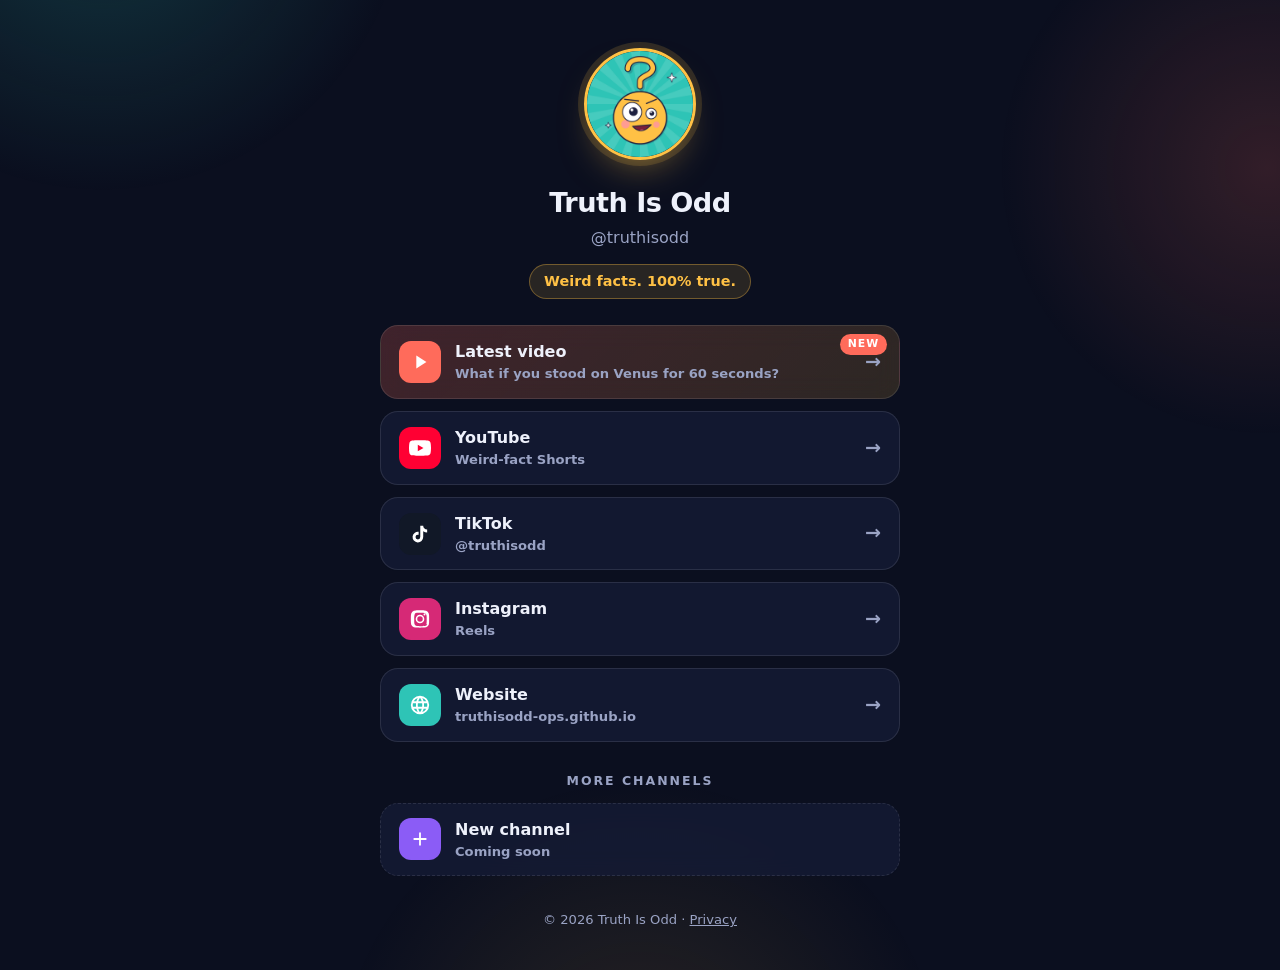
==== links.html @ 9c844097 "Add link tree page" ====
<!doctype html>
<html lang="en">
<head>
  <meta charset="utf-8">
  <meta name="viewport" content="width=device-width, initial-scale=1">
  <title>Truth Is Odd · Links</title>
  <meta name="description" content="Weird facts. 100% true. All Truth Is Odd channels in one place.">
  <meta name="theme-color" content="#0b0f1f">
  <link rel="icon" href="logo-120.png">
  <style>
    :root { --bg: #0b0f1f; --card: rgba(21, 28, 54, .78); --line: rgba(255, 255, 255, .1); --text: #eef1fb; --muted: #9aa3c4;
      --teal: #2ec4b6; --mustard: #ffc145; --coral: #ff6b5b; }
    * { box-sizing: border-box; }
    body { margin: 0; min-height: 100vh; background: var(--bg); color: var(--text); overflow-x: hidden;
      font: 16px/1.5 ui-sans-serif, system-ui, -apple-system, "Segoe UI", Roboto, sans-serif; }
    .glow { position: fixed; inset: -20vmax; z-index: -1; pointer-events: none;
      background: radial-gradient(40vmax 40vmax at 20% 10%, rgba(46,196,182,.22), transparent 60%),
                  radial-gradient(35vmax 35vmax at 85% 30%, rgba(255,107,91,.16), transparent 60%),
                  radial-gradient(40vmax 40vmax at 50% 95%, rgba(255,193,69,.12), transparent 60%);
      animation: drift 16s ease-in-out infinite alternate; }
    @keyframes drift { to { transform: translate3d(3vmax, -2vmax, 0) scale(1.06); } }
    main { width: min(520px, 100% - 32px); margin: 0 auto; padding: 48px 0 40px; text-align: center; }
    .avatar { width: 112px; height: 112px; border-radius: 50%; border: 3px solid var(--mustard);
      box-shadow: 0 0 0 6px rgba(255,193,69,.15), 0 18px 40px -18px rgba(255,193,69,.6); animation: bob 5s ease-in-out infinite; }
    @keyframes bob { 50% { transform: translateY(-6px) rotate(-3deg); } }
    h1 { margin: 16px 0 2px; font-size: 1.7rem; letter-spacing: -.02em; }
    .handle { color: var(--muted); margin: 0; }
    .tagline { display: inline-block; margin: 14px 0 26px; padding: 6px 14px; border-radius: 999px; font-weight: 800;
      font-size: .9rem; background: rgba(255,193,69,.12); color: var(--mustard); border: 1px solid rgba(255,193,69,.35); }
    .links { display: grid; gap: 12px; }
    .link { position: relative; display: flex; align-items: center; gap: 14px; padding: 14px 18px; border-radius: 18px;
      background: var(--card); border: 1px solid var(--line); color: var(--text); text-decoration: none; font-weight: 800;
      backdrop-filter: blur(12px); overflow: hidden; opacity: 0; transform: translateY(14px);
      animation: in .6s cubic-bezier(.2,.8,.2,1) forwards; transition: transform .25s, border-color .25s, box-shadow .25s; }
    @keyframes in { to { opacity: 1; transform: none; } }
    .link:hover { transform: translateY(-3px) scale(1.01); border-color: var(--c, var(--teal));
      box-shadow: 0 14px 34px -16px var(--c, var(--teal)); }
    .link::after { content: ""; position: absolute; inset: 0; transform: translateX(-120%);
      background: linear-gradient(100deg, transparent 30%, rgba(255,255,255,.08), transparent 70%); transition: transform .7s; }
    .link:hover::after { transform: translateX(120%); }
    .ico { flex: none; width: 42px; height: 42px; border-radius: 12px; display: grid; place-items: center; background: var(--c, var(--teal)); }
    .ico svg { width: 22px; height: 22px; fill: #fff; }
    .txt { flex: 1; text-align: left; }
    .txt small { display: block; color: var(--muted); font-weight: 600; font-size: .82rem; }
    .arrow { color: var(--muted); font-size: 1.2rem; }
    .featured { --c: var(--coral); background: linear-gradient(135deg, rgba(255,107,91,.22), rgba(255,193,69,.14)); }
    .badge { position: absolute; top: 8px; right: 12px; font-size: .68rem; letter-spacing: .08em; text-transform: uppercase;
      padding: 2px 8px; border-radius: 999px; background: var(--coral); color: #fff; }
    .soon { opacity: .55; pointer-events: none; border-style: dashed; }
    h2 { margin: 30px 0 12px; font-size: .78rem; letter-spacing: .16em; text-transform: uppercase; color: var(--muted); }
    footer { margin-top: 34px; color: var(--muted); font-size: .82rem; }
    footer a { color: var(--muted); }
    @media (prefers-reduced-motion: reduce) { *, *::before, *::after { animation: none !important; transition: none !important; }
      .link { opacity: 1; transform: none; } }
  </style>
</head>
<body>
  <div class="glow" aria-hidden="true"></div>
  <main>
    <img class="avatar" src="logo.png" alt="Oddy, the Truth Is Odd mascot">
    <h1>Truth Is Odd</h1>
    <p class="handle">@truthisodd</p>
    <span class="tagline">Weird facts. 100% true.</span>

    <div class="links" id="links"></div>
    <h2>More channels</h2>
    <div class="links" id="channels"></div>

    <footer>© 2026 Truth Is Odd · <a href="privacy.html">Privacy</a></footer>
  </main>

  <script>
    // Hier pflegen: neue Videos, Plattformen und Kanäle. Ein Eintrag = ein Knopf.
    const LATEST = { title: "What if you stood on Venus for 60 seconds?", url: "https://youtube.com/shorts/1AzE578n-ug" };
    const LINKS = [
      { name: "YouTube", sub: "Weird-fact Shorts", url: "https://www.youtube.com/@truthisodd", color: "#ff0033", icon: "yt" },
      { name: "TikTok", sub: "@truthisodd", url: "https://www.tiktok.com/@truthisodd", color: "#111827", icon: "tt" },
      { name: "Instagram", sub: "Reels", url: "https://www.instagram.com/truthisodd/", color: "#d62976", icon: "ig" },
      { name: "Website", sub: "truthisodd-ops.github.io", url: "./", color: "#2ec4b6", icon: "web" },
    ];
    const CHANNELS = [  // weitere Kanäle: { name, sub, url, color, icon } ohne soon:true sobald online
      { name: "New channel", sub: "Coming soon", url: "#", color: "#8b5cf6", icon: "plus", soon: true },
    ];
    const ICONS = {
      yt: '<path d="M23.5 6.2a3 3 0 0 0-2.1-2.1C19.5 3.6 12 3.6 12 3.6s-7.5 0-9.4.5A3 3 0 0 0 .5 6.2 31 31 0 0 0 0 12a31 31 0 0 0 .5 5.8 3 3 0 0 0 2.1 2.1c1.9.5 9.4.5 9.4.5s7.5 0 9.4-.5a3 3 0 0 0 2.1-2.1A31 31 0 0 0 24 12a31 31 0 0 0-.5-5.8zM9.6 15.6V8.4l6.2 3.6-6.2 3.6z"/>',
      tt: '<path d="M16.6 5.8A4.3 4.3 0 0 1 15.5 3h-3.2v12.4a2.6 2.6 0 1 1-2.6-2.6c.3 0 .5 0 .8.1V9.6a5.8 5.8 0 1 0 5 5.8V9a7.4 7.4 0 0 0 4.3 1.4V7.2a4.3 4.3 0 0 1-3.2-1.4z"/>',
      ig: '<path d="M12 7.3A4.7 4.7 0 1 0 16.7 12 4.7 4.7 0 0 0 12 7.3zm0 7.7a3 3 0 1 1 3-3 3 3 0 0 1-3 3zm6-7.9a1.1 1.1 0 1 1-1.1-1.1A1.1 1.1 0 0 1 18 7.1zM21.9 8a5.4 5.4 0 0 0-1.5-3.9A5.4 5.4 0 0 0 16.5 2.6C15 2.5 9 2.5 7.5 2.6A5.4 5.4 0 0 0 3.6 4.1 5.4 5.4 0 0 0 2.1 8C2 9.5 2 14.5 2.1 16a5.4 5.4 0 0 0 1.5 3.9 5.4 5.4 0 0 0 3.9 1.5c1.5.1 7.5.1 9 0a5.4 5.4 0 0 0 3.9-1.5 5.4 5.4 0 0 0 1.5-3.9c.1-1.5.1-6.5 0-8zm-2 9.7a3 3 0 0 1-1.7 1.7c-1.2.5-4 .4-5.2.4s-4 .1-5.2-.4a3 3 0 0 1-1.7-1.7c-.5-1.2-.4-4-.4-5.2s-.1-4 .4-5.2A3 3 0 0 1 6.8 5.6C8 5.1 10.8 5.2 12 5.2s4-.1 5.2.4a3 3 0 0 1 1.7 1.7c.5 1.2.4 4 .4 5.2s.1 4-.4 5.2z"/>',
      web: '<path d="M12 2a10 10 0 1 0 10 10A10 10 0 0 0 12 2zm6.9 6h-3a15.7 15.7 0 0 0-1.4-3.6A8 8 0 0 1 18.9 8zM12 4a14 14 0 0 1 1.9 4h-3.8A14 14 0 0 1 12 4zM4.3 14a8.2 8.2 0 0 1 0-4h3.4a16.5 16.5 0 0 0 0 4zm.8 2h3a15.7 15.7 0 0 0 1.4 3.6A8 8 0 0 1 5.1 16zm3-8h-3a8 8 0 0 1 4.4-3.6A15.7 15.7 0 0 0 8.1 8zM12 20a14 14 0 0 1-1.9-4h3.8A14 14 0 0 1 12 20zm2.3-6H9.7a14.7 14.7 0 0 1 0-4h4.6a14.7 14.7 0 0 1 0 4zm.2 5.6a15.7 15.7 0 0 0 1.4-3.6h3a8 8 0 0 1-4.4 3.6zm1.8-5.6a16.5 16.5 0 0 0 0-4h3.4a8.2 8.2 0 0 1 0 4z"/>',
      play: '<path d="M8 5v14l11-7z"/>',
      plus: '<path d="M11 5h2v14h-2zM5 11h14v2H5z"/>',
    };
    const card = (l, i, extra = "") => `<a class="link ${extra}${l.soon ? " soon" : ""}" href="${l.url}" style="--c:${l.color};animation-delay:${i * 70}ms"
      ${l.url.startsWith("http") ? 'target="_blank" rel="noopener"' : ""}>
      <span class="ico"><svg viewBox="0 0 24 24" aria-hidden="true">${ICONS[l.icon] || ""}</svg></span>
      <span class="txt">${l.name}<small>${l.sub}</small></span><span class="arrow">${l.soon ? "" : "→"}</span></a>`;
    document.getElementById("links").innerHTML =
      `<a class="link featured" href="${LATEST.url}" target="_blank" rel="noopener" style="animation-delay:0ms">
        <span class="badge">New</span><span class="ico"><svg viewBox="0 0 24 24" aria-hidden="true">${ICONS.play}</svg></span>
        <span class="txt">Latest video<small>${LATEST.title}</small></span><span class="arrow">→</span></a>` +
      LINKS.map((l, i) => card(l, i + 1)).join("");
    document.getElementById("channels").innerHTML = CHANNELS.map((l, i) => card(l, i + LINKS.length + 1)).join("");
  </script>
</body>
</html>
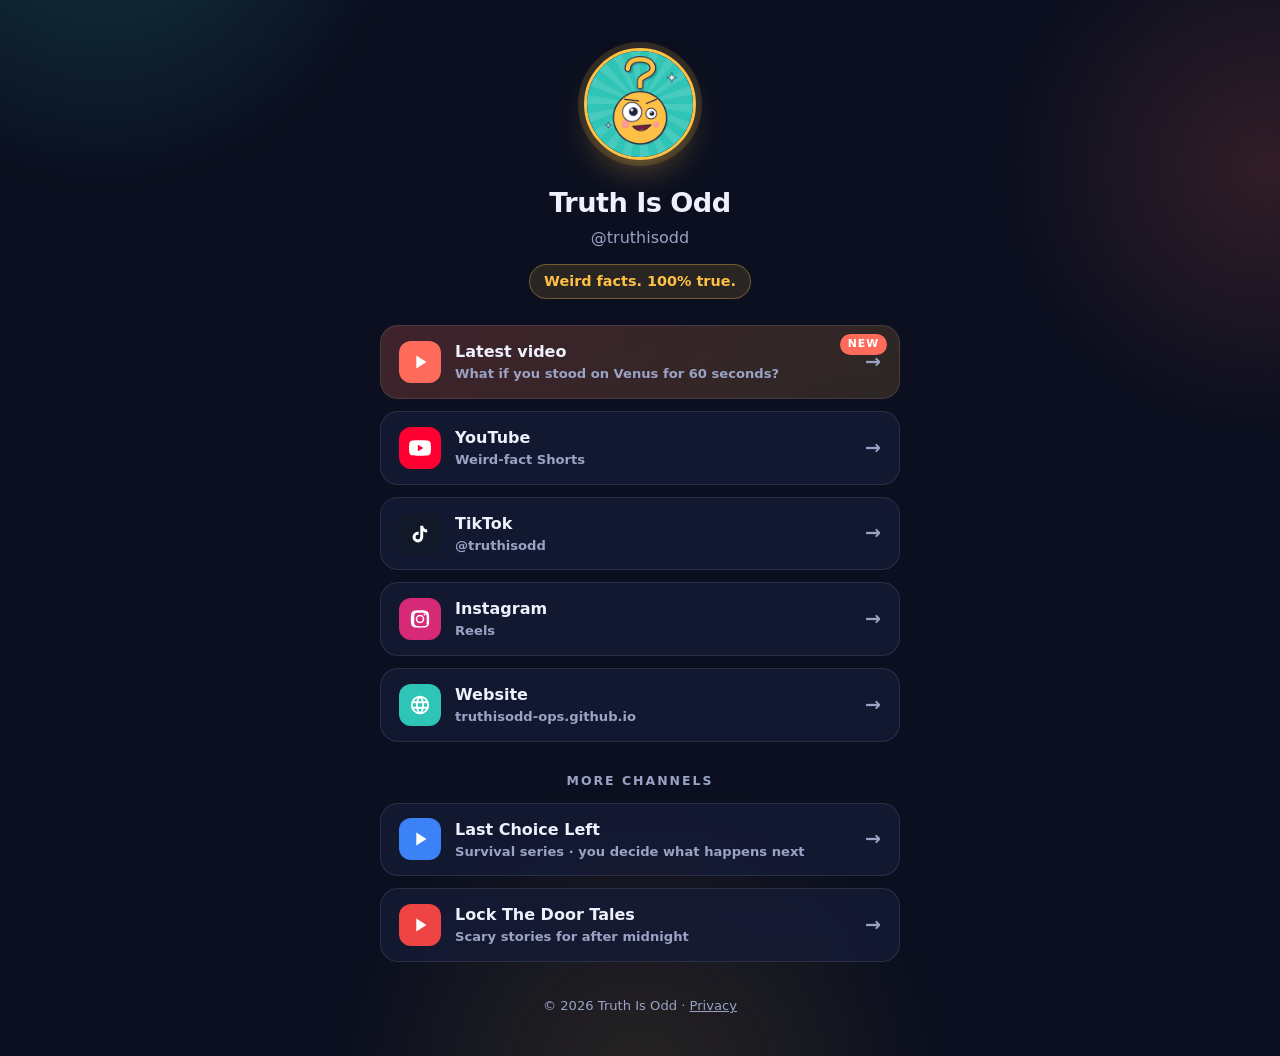
==== commit 98333803: "Link-Seite: Last Choice Left und Lock The Door Tales sind live" ====
--- a/links.html
+++ b/links.html
@@ -1,104 +1,105 @@
-<!doctype html>
-<html lang="en">
-<head>
-  <meta charset="utf-8">
-  <meta name="viewport" content="width=device-width, initial-scale=1">
-  <title>Truth Is Odd · Links</title>
-  <meta name="description" content="Weird facts. 100% true. All Truth Is Odd channels in one place.">
-  <meta name="theme-color" content="#0b0f1f">
-  <link rel="icon" href="logo-120.png">
-  <style>
-    :root { --bg: #0b0f1f; --card: rgba(21, 28, 54, .78); --line: rgba(255, 255, 255, .1); --text: #eef1fb; --muted: #9aa3c4;
-      --teal: #2ec4b6; --mustard: #ffc145; --coral: #ff6b5b; }
-    * { box-sizing: border-box; }
-    body { margin: 0; min-height: 100vh; background: var(--bg); color: var(--text); overflow-x: hidden;
-      font: 16px/1.5 ui-sans-serif, system-ui, -apple-system, "Segoe UI", Roboto, sans-serif; }
-    .glow { position: fixed; inset: -20vmax; z-index: -1; pointer-events: none;
-      background: radial-gradient(40vmax 40vmax at 20% 10%, rgba(46,196,182,.22), transparent 60%),
-                  radial-gradient(35vmax 35vmax at 85% 30%, rgba(255,107,91,.16), transparent 60%),
-                  radial-gradient(40vmax 40vmax at 50% 95%, rgba(255,193,69,.12), transparent 60%);
-      animation: drift 16s ease-in-out infinite alternate; }
-    @keyframes drift { to { transform: translate3d(3vmax, -2vmax, 0) scale(1.06); } }
-    main { width: min(520px, 100% - 32px); margin: 0 auto; padding: 48px 0 40px; text-align: center; }
-    .avatar { width: 112px; height: 112px; border-radius: 50%; border: 3px solid var(--mustard);
-      box-shadow: 0 0 0 6px rgba(255,193,69,.15), 0 18px 40px -18px rgba(255,193,69,.6); animation: bob 5s ease-in-out infinite; }
-    @keyframes bob { 50% { transform: translateY(-6px) rotate(-3deg); } }
-    h1 { margin: 16px 0 2px; font-size: 1.7rem; letter-spacing: -.02em; }
-    .handle { color: var(--muted); margin: 0; }
-    .tagline { display: inline-block; margin: 14px 0 26px; padding: 6px 14px; border-radius: 999px; font-weight: 800;
-      font-size: .9rem; background: rgba(255,193,69,.12); color: var(--mustard); border: 1px solid rgba(255,193,69,.35); }
-    .links { display: grid; gap: 12px; }
-    .link { position: relative; display: flex; align-items: center; gap: 14px; padding: 14px 18px; border-radius: 18px;
-      background: var(--card); border: 1px solid var(--line); color: var(--text); text-decoration: none; font-weight: 800;
-      backdrop-filter: blur(12px); overflow: hidden; opacity: 0; transform: translateY(14px);
-      animation: in .6s cubic-bezier(.2,.8,.2,1) forwards; transition: transform .25s, border-color .25s, box-shadow .25s; }
-    @keyframes in { to { opacity: 1; transform: none; } }
-    .link:hover { transform: translateY(-3px) scale(1.01); border-color: var(--c, var(--teal));
-      box-shadow: 0 14px 34px -16px var(--c, var(--teal)); }
-    .link::after { content: ""; position: absolute; inset: 0; transform: translateX(-120%);
-      background: linear-gradient(100deg, transparent 30%, rgba(255,255,255,.08), transparent 70%); transition: transform .7s; }
-    .link:hover::after { transform: translateX(120%); }
-    .ico { flex: none; width: 42px; height: 42px; border-radius: 12px; display: grid; place-items: center; background: var(--c, var(--teal)); }
-    .ico svg { width: 22px; height: 22px; fill: #fff; }
-    .txt { flex: 1; text-align: left; }
-    .txt small { display: block; color: var(--muted); font-weight: 600; font-size: .82rem; }
-    .arrow { color: var(--muted); font-size: 1.2rem; }
-    .featured { --c: var(--coral); background: linear-gradient(135deg, rgba(255,107,91,.22), rgba(255,193,69,.14)); }
-    .badge { position: absolute; top: 8px; right: 12px; font-size: .68rem; letter-spacing: .08em; text-transform: uppercase;
-      padding: 2px 8px; border-radius: 999px; background: var(--coral); color: #fff; }
-    .soon { opacity: .55; pointer-events: none; border-style: dashed; }
-    h2 { margin: 30px 0 12px; font-size: .78rem; letter-spacing: .16em; text-transform: uppercase; color: var(--muted); }
-    footer { margin-top: 34px; color: var(--muted); font-size: .82rem; }
-    footer a { color: var(--muted); }
-    @media (prefers-reduced-motion: reduce) { *, *::before, *::after { animation: none !important; transition: none !important; }
-      .link { opacity: 1; transform: none; } }
-  </style>
-</head>
-<body>
-  <div class="glow" aria-hidden="true"></div>
-  <main>
-    <img class="avatar" src="logo.png" alt="Oddy, the Truth Is Odd mascot">
-    <h1>Truth Is Odd</h1>
-    <p class="handle">@truthisodd</p>
-    <span class="tagline">Weird facts. 100% true.</span>
-
-    <div class="links" id="links"></div>
-    <h2>More channels</h2>
-    <div class="links" id="channels"></div>
-
-    <footer>© 2026 Truth Is Odd · <a href="privacy.html">Privacy</a></footer>
-  </main>
-
-  <script>
-    // Hier pflegen: neue Videos, Plattformen und Kanäle. Ein Eintrag = ein Knopf.
-    const LATEST = { title: "What if you stood on Venus for 60 seconds?", url: "https://youtube.com/shorts/1AzE578n-ug" };
-    const LINKS = [
-      { name: "YouTube", sub: "Weird-fact Shorts", url: "https://www.youtube.com/@truthisodd", color: "#ff0033", icon: "yt" },
-      { name: "TikTok", sub: "@truthisodd", url: "https://www.tiktok.com/@truthisodd", color: "#111827", icon: "tt" },
-      { name: "Instagram", sub: "Reels", url: "https://www.instagram.com/truthisodd/", color: "#d62976", icon: "ig" },
-      { name: "Website", sub: "truthisodd-ops.github.io", url: "./", color: "#2ec4b6", icon: "web" },
-    ];
-    const CHANNELS = [  // weitere Kanäle: { name, sub, url, color, icon } ohne soon:true sobald online
-      { name: "New channel", sub: "Coming soon", url: "#", color: "#8b5cf6", icon: "plus", soon: true },
-    ];
-    const ICONS = {
-      yt: '<path d="M23.5 6.2a3 3 0 0 0-2.1-2.1C19.5 3.6 12 3.6 12 3.6s-7.5 0-9.4.5A3 3 0 0 0 .5 6.2 31 31 0 0 0 0 12a31 31 0 0 0 .5 5.8 3 3 0 0 0 2.1 2.1c1.9.5 9.4.5 9.4.5s7.5 0 9.4-.5a3 3 0 0 0 2.1-2.1A31 31 0 0 0 24 12a31 31 0 0 0-.5-5.8zM9.6 15.6V8.4l6.2 3.6-6.2 3.6z"/>',
-      tt: '<path d="M16.6 5.8A4.3 4.3 0 0 1 15.5 3h-3.2v12.4a2.6 2.6 0 1 1-2.6-2.6c.3 0 .5 0 .8.1V9.6a5.8 5.8 0 1 0 5 5.8V9a7.4 7.4 0 0 0 4.3 1.4V7.2a4.3 4.3 0 0 1-3.2-1.4z"/>',
-      ig: '<path d="M12 7.3A4.7 4.7 0 1 0 16.7 12 4.7 4.7 0 0 0 12 7.3zm0 7.7a3 3 0 1 1 3-3 3 3 0 0 1-3 3zm6-7.9a1.1 1.1 0 1 1-1.1-1.1A1.1 1.1 0 0 1 18 7.1zM21.9 8a5.4 5.4 0 0 0-1.5-3.9A5.4 5.4 0 0 0 16.5 2.6C15 2.5 9 2.5 7.5 2.6A5.4 5.4 0 0 0 3.6 4.1 5.4 5.4 0 0 0 2.1 8C2 9.5 2 14.5 2.1 16a5.4 5.4 0 0 0 1.5 3.9 5.4 5.4 0 0 0 3.9 1.5c1.5.1 7.5.1 9 0a5.4 5.4 0 0 0 3.9-1.5 5.4 5.4 0 0 0 1.5-3.9c.1-1.5.1-6.5 0-8zm-2 9.7a3 3 0 0 1-1.7 1.7c-1.2.5-4 .4-5.2.4s-4 .1-5.2-.4a3 3 0 0 1-1.7-1.7c-.5-1.2-.4-4-.4-5.2s-.1-4 .4-5.2A3 3 0 0 1 6.8 5.6C8 5.1 10.8 5.2 12 5.2s4-.1 5.2.4a3 3 0 0 1 1.7 1.7c.5 1.2.4 4 .4 5.2s.1 4-.4 5.2z"/>',
-      web: '<path d="M12 2a10 10 0 1 0 10 10A10 10 0 0 0 12 2zm6.9 6h-3a15.7 15.7 0 0 0-1.4-3.6A8 8 0 0 1 18.9 8zM12 4a14 14 0 0 1 1.9 4h-3.8A14 14 0 0 1 12 4zM4.3 14a8.2 8.2 0 0 1 0-4h3.4a16.5 16.5 0 0 0 0 4zm.8 2h3a15.7 15.7 0 0 0 1.4 3.6A8 8 0 0 1 5.1 16zm3-8h-3a8 8 0 0 1 4.4-3.6A15.7 15.7 0 0 0 8.1 8zM12 20a14 14 0 0 1-1.9-4h3.8A14 14 0 0 1 12 20zm2.3-6H9.7a14.7 14.7 0 0 1 0-4h4.6a14.7 14.7 0 0 1 0 4zm.2 5.6a15.7 15.7 0 0 0 1.4-3.6h3a8 8 0 0 1-4.4 3.6zm1.8-5.6a16.5 16.5 0 0 0 0-4h3.4a8.2 8.2 0 0 1 0 4z"/>',
-      play: '<path d="M8 5v14l11-7z"/>',
-      plus: '<path d="M11 5h2v14h-2zM5 11h14v2H5z"/>',
-    };
-    const card = (l, i, extra = "") => `<a class="link ${extra}${l.soon ? " soon" : ""}" href="${l.url}" style="--c:${l.color};animation-delay:${i * 70}ms"
-      ${l.url.startsWith("http") ? 'target="_blank" rel="noopener"' : ""}>
-      <span class="ico"><svg viewBox="0 0 24 24" aria-hidden="true">${ICONS[l.icon] || ""}</svg></span>
-      <span class="txt">${l.name}<small>${l.sub}</small></span><span class="arrow">${l.soon ? "" : "→"}</span></a>`;
-    document.getElementById("links").innerHTML =
-      `<a class="link featured" href="${LATEST.url}" target="_blank" rel="noopener" style="animation-delay:0ms">
-        <span class="badge">New</span><span class="ico"><svg viewBox="0 0 24 24" aria-hidden="true">${ICONS.play}</svg></span>
-        <span class="txt">Latest video<small>${LATEST.title}</small></span><span class="arrow">→</span></a>` +
-      LINKS.map((l, i) => card(l, i + 1)).join("");
-    document.getElementById("channels").innerHTML = CHANNELS.map((l, i) => card(l, i + LINKS.length + 1)).join("");
-  </script>
-</body>
-</html>
+<!doctype html>
+<html lang="en">
+<head>
+  <meta charset="utf-8">
+  <meta name="viewport" content="width=device-width, initial-scale=1">
+  <title>Truth Is Odd · Links</title>
+  <meta name="description" content="Weird facts. 100% true. All Truth Is Odd channels in one place.">
+  <meta name="theme-color" content="#0b0f1f">
+  <link rel="icon" href="logo-120.png">
+  <style>
+    :root { --bg: #0b0f1f; --card: rgba(21, 28, 54, .78); --line: rgba(255, 255, 255, .1); --text: #eef1fb; --muted: #9aa3c4;
+      --teal: #2ec4b6; --mustard: #ffc145; --coral: #ff6b5b; }
+    * { box-sizing: border-box; }
+    body { margin: 0; min-height: 100vh; background: var(--bg); color: var(--text); overflow-x: hidden;
+      font: 16px/1.5 ui-sans-serif, system-ui, -apple-system, "Segoe UI", Roboto, sans-serif; }
+    .glow { position: fixed; inset: -20vmax; z-index: -1; pointer-events: none;
+      background: radial-gradient(40vmax 40vmax at 20% 10%, rgba(46,196,182,.22), transparent 60%),
+                  radial-gradient(35vmax 35vmax at 85% 30%, rgba(255,107,91,.16), transparent 60%),
+                  radial-gradient(40vmax 40vmax at 50% 95%, rgba(255,193,69,.12), transparent 60%);
+      animation: drift 16s ease-in-out infinite alternate; }
+    @keyframes drift { to { transform: translate3d(3vmax, -2vmax, 0) scale(1.06); } }
+    main { width: min(520px, 100% - 32px); margin: 0 auto; padding: 48px 0 40px; text-align: center; }
+    .avatar { width: 112px; height: 112px; border-radius: 50%; border: 3px solid var(--mustard);
+      box-shadow: 0 0 0 6px rgba(255,193,69,.15), 0 18px 40px -18px rgba(255,193,69,.6); animation: bob 5s ease-in-out infinite; }
+    @keyframes bob { 50% { transform: translateY(-6px) rotate(-3deg); } }
+    h1 { margin: 16px 0 2px; font-size: 1.7rem; letter-spacing: -.02em; }
+    .handle { color: var(--muted); margin: 0; }
+    .tagline { display: inline-block; margin: 14px 0 26px; padding: 6px 14px; border-radius: 999px; font-weight: 800;
+      font-size: .9rem; background: rgba(255,193,69,.12); color: var(--mustard); border: 1px solid rgba(255,193,69,.35); }
+    .links { display: grid; gap: 12px; }
+    .link { position: relative; display: flex; align-items: center; gap: 14px; padding: 14px 18px; border-radius: 18px;
+      background: var(--card); border: 1px solid var(--line); color: var(--text); text-decoration: none; font-weight: 800;
+      backdrop-filter: blur(12px); overflow: hidden; opacity: 0; transform: translateY(14px);
+      animation: in .6s cubic-bezier(.2,.8,.2,1) forwards; transition: transform .25s, border-color .25s, box-shadow .25s; }
+    @keyframes in { to { opacity: 1; transform: none; } }
+    .link:hover { transform: translateY(-3px) scale(1.01); border-color: var(--c, var(--teal));
+      box-shadow: 0 14px 34px -16px var(--c, var(--teal)); }
+    .link::after { content: ""; position: absolute; inset: 0; transform: translateX(-120%);
+      background: linear-gradient(100deg, transparent 30%, rgba(255,255,255,.08), transparent 70%); transition: transform .7s; }
+    .link:hover::after { transform: translateX(120%); }
+    .ico { flex: none; width: 42px; height: 42px; border-radius: 12px; display: grid; place-items: center; background: var(--c, var(--teal)); }
+    .ico svg { width: 22px; height: 22px; fill: #fff; }
+    .txt { flex: 1; text-align: left; }
+    .txt small { display: block; color: var(--muted); font-weight: 600; font-size: .82rem; }
+    .arrow { color: var(--muted); font-size: 1.2rem; }
+    .featured { --c: var(--coral); background: linear-gradient(135deg, rgba(255,107,91,.22), rgba(255,193,69,.14)); }
+    .badge { position: absolute; top: 8px; right: 12px; font-size: .68rem; letter-spacing: .08em; text-transform: uppercase;
+      padding: 2px 8px; border-radius: 999px; background: var(--coral); color: #fff; }
+    .soon { opacity: .55; pointer-events: none; border-style: dashed; }
+    h2 { margin: 30px 0 12px; font-size: .78rem; letter-spacing: .16em; text-transform: uppercase; color: var(--muted); }
+    footer { margin-top: 34px; color: var(--muted); font-size: .82rem; }
+    footer a { color: var(--muted); }
+    @media (prefers-reduced-motion: reduce) { *, *::before, *::after { animation: none !important; transition: none !important; }
+      .link { opacity: 1; transform: none; } }
+  </style>
+</head>
+<body>
+  <div class="glow" aria-hidden="true"></div>
+  <main>
+    <img class="avatar" src="logo.png" alt="Oddy, the Truth Is Odd mascot">
+    <h1>Truth Is Odd</h1>
+    <p class="handle">@truthisodd</p>
+    <span class="tagline">Weird facts. 100% true.</span>
+
+    <div class="links" id="links"></div>
+    <h2>More channels</h2>
+    <div class="links" id="channels"></div>
+
+    <footer>© 2026 Truth Is Odd · <a href="privacy.html">Privacy</a></footer>
+  </main>
+
+  <script>
+    // Hier pflegen: neue Videos, Plattformen und Kanäle. Ein Eintrag = ein Knopf.
+    const LATEST = { title: "What if you stood on Venus for 60 seconds?", url: "https://youtube.com/shorts/1AzE578n-ug" };
+    const LINKS = [
+      { name: "YouTube", sub: "Weird-fact Shorts", url: "https://www.youtube.com/@truthisodd", color: "#ff0033", icon: "yt" },
+      { name: "TikTok", sub: "@truthisodd", url: "https://www.tiktok.com/@truthisodd", color: "#111827", icon: "tt" },
+      { name: "Instagram", sub: "Reels", url: "https://www.instagram.com/truthisodd/", color: "#d62976", icon: "ig" },
+      { name: "Website", sub: "truthisodd-ops.github.io", url: "./", color: "#2ec4b6", icon: "web" },
+    ];
+    const CHANNELS = [  // weitere Kanäle: { name, sub, url, color, icon } ohne soon:true sobald online
+      { name: "Last Choice Left", sub: "Survival series · you decide what happens next", url: "https://www.youtube.com/@lastchoiceleft", color: "#3b82f6", icon: "play" },
+      { name: "Lock The Door Tales", sub: "Scary stories for after midnight", url: "https://www.youtube.com/@lockthedoortales", color: "#ef4444", icon: "play" },
+    ];
+    const ICONS = {
+      yt: '<path d="M23.5 6.2a3 3 0 0 0-2.1-2.1C19.5 3.6 12 3.6 12 3.6s-7.5 0-9.4.5A3 3 0 0 0 .5 6.2 31 31 0 0 0 0 12a31 31 0 0 0 .5 5.8 3 3 0 0 0 2.1 2.1c1.9.5 9.4.5 9.4.5s7.5 0 9.4-.5a3 3 0 0 0 2.1-2.1A31 31 0 0 0 24 12a31 31 0 0 0-.5-5.8zM9.6 15.6V8.4l6.2 3.6-6.2 3.6z"/>',
+      tt: '<path d="M16.6 5.8A4.3 4.3 0 0 1 15.5 3h-3.2v12.4a2.6 2.6 0 1 1-2.6-2.6c.3 0 .5 0 .8.1V9.6a5.8 5.8 0 1 0 5 5.8V9a7.4 7.4 0 0 0 4.3 1.4V7.2a4.3 4.3 0 0 1-3.2-1.4z"/>',
+      ig: '<path d="M12 7.3A4.7 4.7 0 1 0 16.7 12 4.7 4.7 0 0 0 12 7.3zm0 7.7a3 3 0 1 1 3-3 3 3 0 0 1-3 3zm6-7.9a1.1 1.1 0 1 1-1.1-1.1A1.1 1.1 0 0 1 18 7.1zM21.9 8a5.4 5.4 0 0 0-1.5-3.9A5.4 5.4 0 0 0 16.5 2.6C15 2.5 9 2.5 7.5 2.6A5.4 5.4 0 0 0 3.6 4.1 5.4 5.4 0 0 0 2.1 8C2 9.5 2 14.5 2.1 16a5.4 5.4 0 0 0 1.5 3.9 5.4 5.4 0 0 0 3.9 1.5c1.5.1 7.5.1 9 0a5.4 5.4 0 0 0 3.9-1.5 5.4 5.4 0 0 0 1.5-3.9c.1-1.5.1-6.5 0-8zm-2 9.7a3 3 0 0 1-1.7 1.7c-1.2.5-4 .4-5.2.4s-4 .1-5.2-.4a3 3 0 0 1-1.7-1.7c-.5-1.2-.4-4-.4-5.2s-.1-4 .4-5.2A3 3 0 0 1 6.8 5.6C8 5.1 10.8 5.2 12 5.2s4-.1 5.2.4a3 3 0 0 1 1.7 1.7c.5 1.2.4 4 .4 5.2s.1 4-.4 5.2z"/>',
+      web: '<path d="M12 2a10 10 0 1 0 10 10A10 10 0 0 0 12 2zm6.9 6h-3a15.7 15.7 0 0 0-1.4-3.6A8 8 0 0 1 18.9 8zM12 4a14 14 0 0 1 1.9 4h-3.8A14 14 0 0 1 12 4zM4.3 14a8.2 8.2 0 0 1 0-4h3.4a16.5 16.5 0 0 0 0 4zm.8 2h3a15.7 15.7 0 0 0 1.4 3.6A8 8 0 0 1 5.1 16zm3-8h-3a8 8 0 0 1 4.4-3.6A15.7 15.7 0 0 0 8.1 8zM12 20a14 14 0 0 1-1.9-4h3.8A14 14 0 0 1 12 20zm2.3-6H9.7a14.7 14.7 0 0 1 0-4h4.6a14.7 14.7 0 0 1 0 4zm.2 5.6a15.7 15.7 0 0 0 1.4-3.6h3a8 8 0 0 1-4.4 3.6zm1.8-5.6a16.5 16.5 0 0 0 0-4h3.4a8.2 8.2 0 0 1 0 4z"/>',
+      play: '<path d="M8 5v14l11-7z"/>',
+      plus: '<path d="M11 5h2v14h-2zM5 11h14v2H5z"/>',
+    };
+    const card = (l, i, extra = "") => `<a class="link ${extra}${l.soon ? " soon" : ""}" href="${l.url}" style="--c:${l.color};animation-delay:${i * 70}ms"
+      ${l.url.startsWith("http") ? 'target="_blank" rel="noopener"' : ""}>
+      <span class="ico"><svg viewBox="0 0 24 24" aria-hidden="true">${ICONS[l.icon] || ""}</svg></span>
+      <span class="txt">${l.name}<small>${l.sub}</small></span><span class="arrow">${l.soon ? "" : "→"}</span></a>`;
+    document.getElementById("links").innerHTML =
+      `<a class="link featured" href="${LATEST.url}" target="_blank" rel="noopener" style="animation-delay:0ms">
+        <span class="badge">New</span><span class="ico"><svg viewBox="0 0 24 24" aria-hidden="true">${ICONS.play}</svg></span>
+        <span class="txt">Latest video<small>${LATEST.title}</small></span><span class="arrow">→</span></a>` +
+      LINKS.map((l, i) => card(l, i + 1)).join("");
+    document.getElementById("channels").innerHTML = CHANNELS.map((l, i) => card(l, i + LINKS.length + 1)).join("");
+  </script>
+</body>
+</html>
